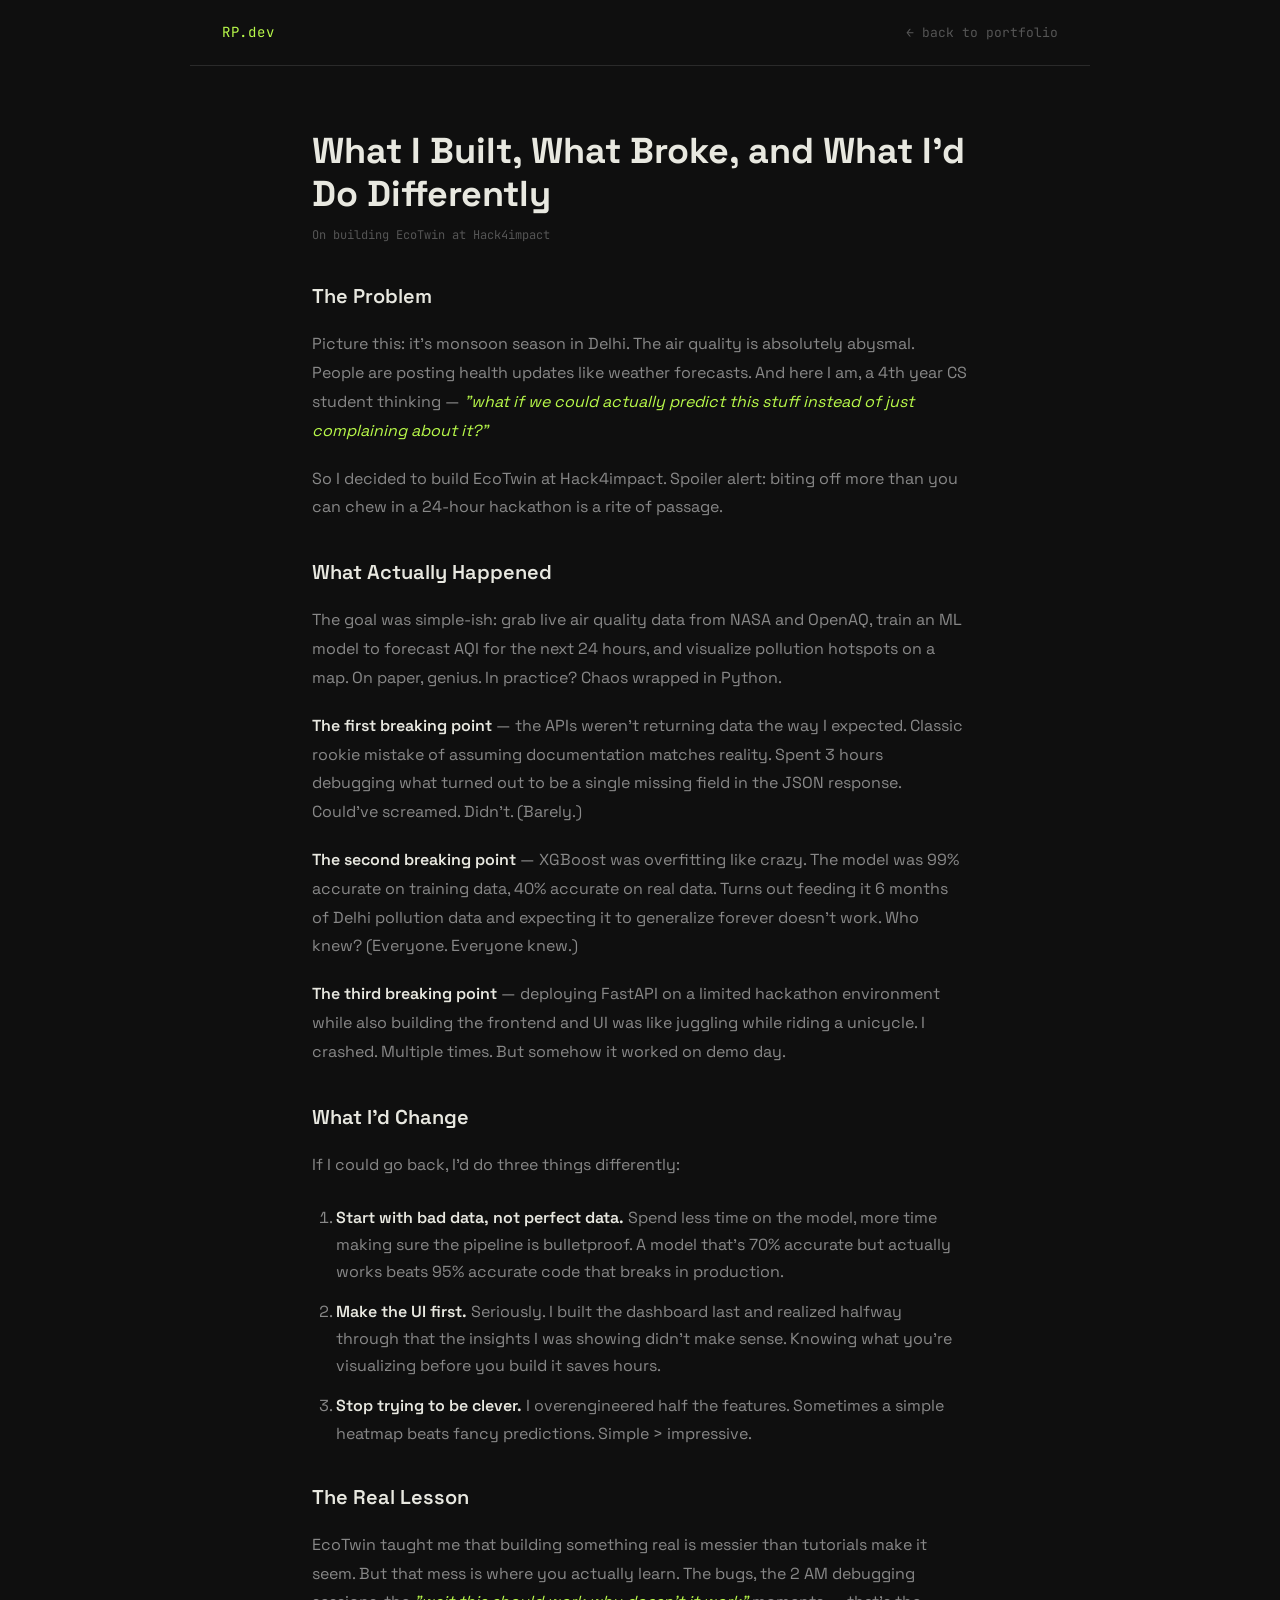
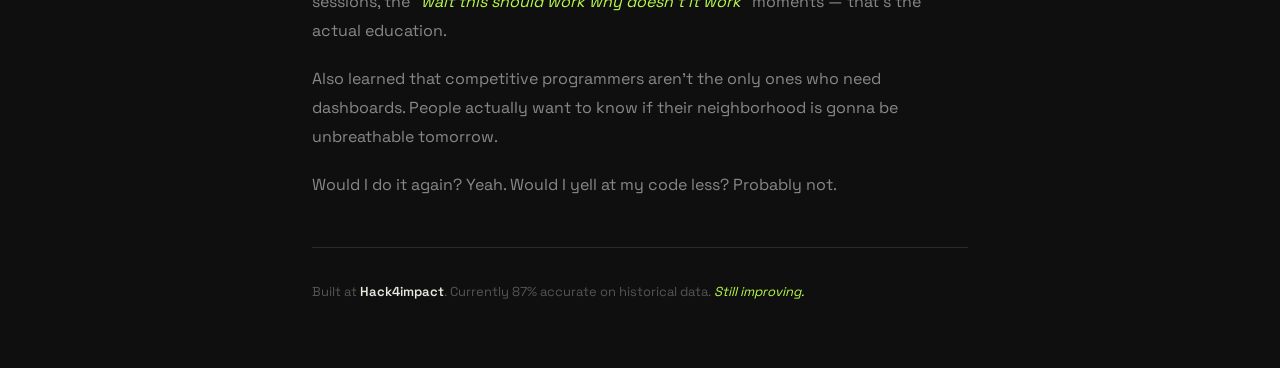
==== blog.html @ 3c6701ab "blog and logo" ====
<!DOCTYPE html>
<html lang="en">
<head>
    <meta charset="UTF-8">
    <meta name="viewport" content="width=device-width, initial-scale=1.0">
    <title>What I Built, What Broke — Raghav Pant</title>
    <!--<meta name="description" content="A reflection on building EcoTwin at Hack4impact. What broke, what I learned, and what I'd do differently."/>-->
    <link rel="preconnect" href="https://fonts.googleapis.com">
    <link rel="preconnect" href="https://fonts.gstatic.com" crossorigin>
    <link href="https://fonts.googleapis.com/css2?family=Space+Grotesk:wght@400;500;700&family=JetBrains+Mono:wght@400;500&display=swap" rel="stylesheet"/>
    <link rel="icon" type="image/svg+xml" href="favicon.svg">
    <style>
        :root {
          --bg: #0f0f0f;
          --border: #2a2a2a;
          --green: #b8f94a;
          --text: #e8e8e0;
          --text-muted: #888888;
          --text-dim: #555555;
          --font-main: 'Space Grotesk', sans-serif;
          --font-mono: 'JetBrains Mono', monospace;
        }
        
        * { margin: 0; padding: 0; box-sizing: border-box; }
        
        html { scroll-behavior: smooth; }
        
        body {
          background-color: var(--bg);
          color: var(--text);
          font-family: var(--font-main);
          font-size: 16px;
          line-height: 1.8;
          background-image: repeating-linear-gradient(
            0deg, transparent, transparent 2px,
            rgba(0,0,0,0.03) 2px, rgba(0,0,0,0.03) 4px
          );
        }
        
        a { text-decoration: none; color: var(--green); }
        a:hover { text-decoration: underline; }
        
        nav {
          display: flex;
          justify-content: space-between;
          align-items: center;
          padding: 1.25rem 2rem;
          border-bottom: 1px solid var(--border);
          max-width: 900px;
          margin: 0 auto;
        }
        
        .nav-logo { font-family: var(--font-mono); font-size: 14px; color: var(--green); letter-spacing: 0.05em; }
        .nav-back { font-family: var(--font-mono); font-size: 13px; color: var(--text-dim); }
        .nav-back:hover { color: var(--green); }
        
        .blog-container {
          max-width: 720px;
          margin: 0 auto;
          padding: 4rem 2rem;
        }
        
        h1 {
          font-size: 36px;
          font-weight: 700;
          margin-bottom: 0.5rem;
          line-height: 1.2;
        }
        
        .blog-date {
          font-family: var(--font-mono);
          font-size: 12px;
          color: var(--text-dim);
          margin-bottom: 2rem;
          display: block;
        }
        
        h2 {
          font-size: 20px;
          font-weight: 600;
          margin: 2rem 0 1rem;
          color: var(--text);
        }
        
        p { margin-bottom: 1.2rem; color: var(--text-muted); }
        
        strong { color: var(--text); font-weight: 600; }
        
        em { color: var(--green); font-style: italic; }
        
        ul, ol {
          margin: 1.5rem 0 1.5rem 1.5rem;
          color: var(--text-muted);
        }
        
        li { margin-bottom: 0.8rem; line-height: 1.7; }
        
        blockquote {
          border-left: 2px solid var(--green);
          padding-left: 1rem;
          margin: 1.5rem 0;
          color: var(--text-dim);
          font-style: italic;
        }
        
        .blog-footer {
          margin-top: 3rem;
          padding-top: 2rem;
          border-top: 1px solid var(--border);
          font-size: 13px;
          color: var(--text-dim);
        }
        
        .blog-footer em { color: var(--green); font-style: italic; }
        
        @media (max-width: 768px) {
          nav { padding: 1rem; }
          .blog-container { padding: 2rem 1.25rem; }
          h1 { font-size: 28px; }
          h2 { font-size: 18px; }
        }
    </style>
</head>
<body>

    <nav>
        <div class="nav-logo">RP.dev</div>
        <a href="/" class="nav-back">← back to portfolio</a>
    </nav>

    <article class="blog-container">
        <h1>What I Built, What Broke, and What I'd Do Differently</h1>
        <span class="blog-date">On building EcoTwin at Hack4impact</span>

        <h2>The Problem</h2>
        
        <p>Picture this: it's monsoon season in Delhi. The air quality is absolutely abysmal. People are posting health updates like weather forecasts. And here I am, a 4th year CS student thinking — <em>"what if we could actually predict this stuff instead of just complaining about it?"</em></p>
        
        <p>So I decided to build EcoTwin at Hack4impact. Spoiler alert: biting off more than you can chew in a 24-hour hackathon is a rite of passage.</p>

        <h2>What Actually Happened</h2>
        
        <p>The goal was simple-ish: grab live air quality data from NASA and OpenAQ, train an ML model to forecast AQI for the next 24 hours, and visualize pollution hotspots on a map. On paper, genius. In practice? Chaos wrapped in Python.</p>
        
        <p><strong>The first breaking point</strong> — the APIs weren't returning data the way I expected. Classic rookie mistake of assuming documentation matches reality. Spent 3 hours debugging what turned out to be a single missing field in the JSON response. Could've screamed. Didn't. (Barely.)</p>
        
        <p><strong>The second breaking point</strong> — XGBoost was overfitting like crazy. The model was 99% accurate on training data, 40% accurate on real data. Turns out feeding it 6 months of Delhi pollution data and expecting it to generalize forever doesn't work. Who knew? (Everyone. Everyone knew.)</p>
        
        <p><strong>The third breaking point</strong> — deploying FastAPI on a limited hackathon environment while also building the frontend and UI was like juggling while riding a unicycle. I crashed. Multiple times. But somehow it worked on demo day.</p>

        <h2>What I'd Change</h2>
        
        <p>If I could go back, I'd do three things differently:</p>
        
        <ol>
          <li><strong>Start with bad data, not perfect data.</strong> Spend less time on the model, more time making sure the pipeline is bulletproof. A model that's 70% accurate but actually works beats 95% accurate code that breaks in production.</li>
          
          <li><strong>Make the UI first.</strong> Seriously. I built the dashboard last and realized halfway through that the insights I was showing didn't make sense. Knowing what you're visualizing before you build it saves hours.</li>
          
          <li><strong>Stop trying to be clever.</strong> I overengineered half the features. Sometimes a simple heatmap beats fancy predictions. Simple > impressive.</li>
        </ol>

        <h2>The Real Lesson</h2>
        
        <p>EcoTwin taught me that building something real is messier than tutorials make it seem. But that mess is where you actually learn. The bugs, the 2 AM debugging sessions, the <em>"wait this should work why doesn't it work"</em> moments — that's the actual education.</p>
        
        <p>Also learned that competitive programmers aren't the only ones who need dashboards. People actually want to know if their neighborhood is gonna be unbreathable tomorrow.</p>
        
        <p>Would I do it again? Yeah. Would I yell at my code less? Probably not.</p>

        <div class="blog-footer">
            Built at <strong>Hack4impact</strong>. Currently 87% accurate on historical data. <em>Still improving.</em>
        </div>
    </article>

</body>
</html>
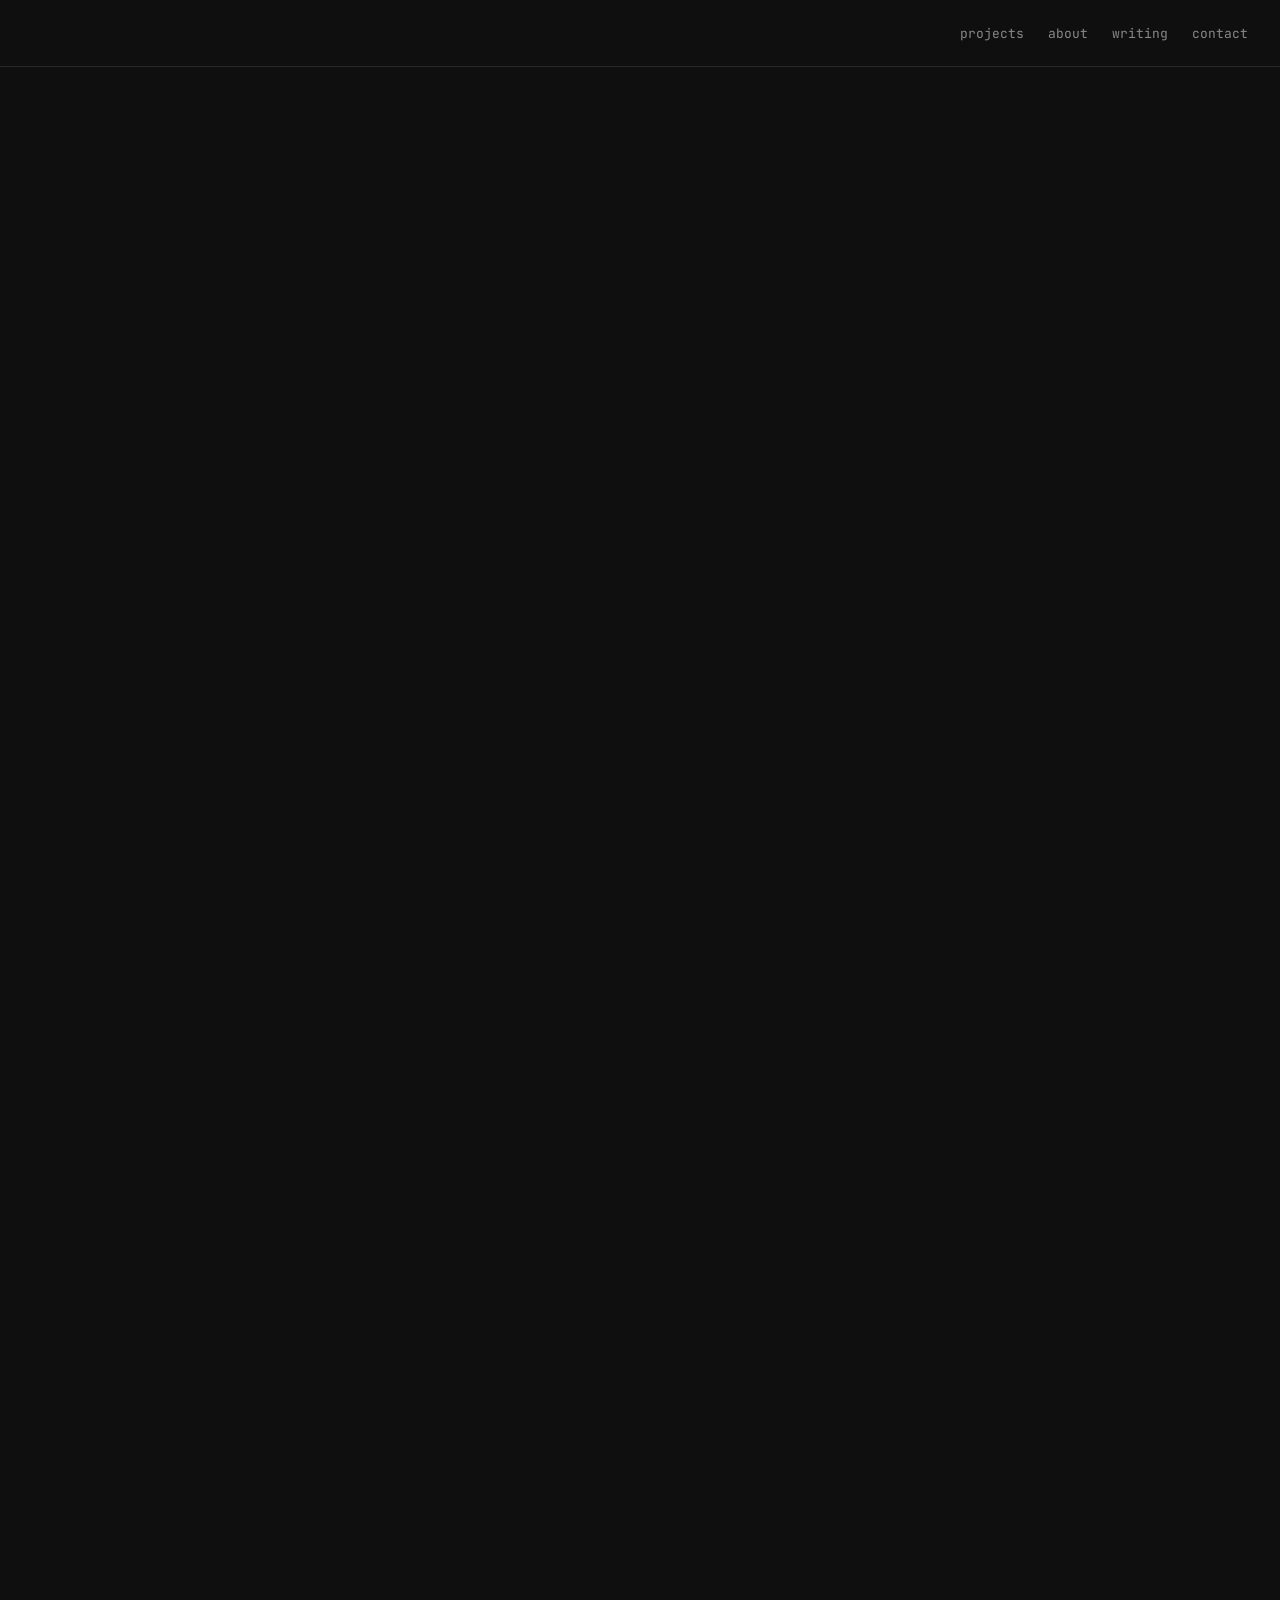
==== commit b21e2070: "favicon and blog navbar" ====
--- a/blog.html
+++ b/blog.html
@@ -4,168 +4,117 @@
     <meta charset="UTF-8">
     <meta name="viewport" content="width=device-width, initial-scale=1.0">
     <title>What I Built, What Broke — Raghav Pant</title>
-    <!--<meta name="description" content="A reflection on building EcoTwin at Hack4impact. What broke, what I learned, and what I'd do differently."/>-->
+    <meta name="description" content="A reflection on building EcoTwin at Hack4impact."/>
     <link rel="preconnect" href="https://fonts.googleapis.com">
     <link rel="preconnect" href="https://fonts.gstatic.com" crossorigin>
     <link href="https://fonts.googleapis.com/css2?family=Space+Grotesk:wght@400;500;700&family=JetBrains+Mono:wght@400;500&display=swap" rel="stylesheet"/>
     <link rel="icon" type="image/svg+xml" href="favicon.svg">
+    <link rel="stylesheet" href="style.css">
     <style>
-        :root {
-          --bg: #0f0f0f;
-          --border: #2a2a2a;
-          --green: #b8f94a;
-          --text: #e8e8e0;
-          --text-muted: #888888;
-          --text-dim: #555555;
-          --font-main: 'Space Grotesk', sans-serif;
-          --font-mono: 'JetBrains Mono', monospace;
-        }
-        
-        * { margin: 0; padding: 0; box-sizing: border-box; }
-        
-        html { scroll-behavior: smooth; }
-        
-        body {
-          background-color: var(--bg);
-          color: var(--text);
-          font-family: var(--font-main);
-          font-size: 16px;
-          line-height: 1.8;
-          background-image: repeating-linear-gradient(
-            0deg, transparent, transparent 2px,
-            rgba(0,0,0,0.03) 2px, rgba(0,0,0,0.03) 4px
-          );
-        }
-        
-        a { text-decoration: none; color: var(--green); }
-        a:hover { text-decoration: underline; }
-        
-        nav {
-          display: flex;
-          justify-content: space-between;
-          align-items: center;
-          padding: 1.25rem 2rem;
-          border-bottom: 1px solid var(--border);
-          max-width: 900px;
-          margin: 0 auto;
-        }
-        
-        .nav-logo { font-family: var(--font-mono); font-size: 14px; color: var(--green); letter-spacing: 0.05em; }
-        .nav-back { font-family: var(--font-mono); font-size: 13px; color: var(--text-dim); }
-        .nav-back:hover { color: var(--green); }
-        
         .blog-container {
           max-width: 720px;
           margin: 0 auto;
           padding: 4rem 2rem;
         }
-        
-        h1 {
+
+        .blog-container h1 {
           font-size: 36px;
           font-weight: 700;
           margin-bottom: 0.5rem;
           line-height: 1.2;
+          letter-spacing: -0.02em;
         }
-        
+
         .blog-date {
           font-family: var(--font-mono);
           font-size: 12px;
           color: var(--text-dim);
-          margin-bottom: 2rem;
+          margin-bottom: 2.5rem;
           display: block;
         }
-        
-        h2 {
+
+        .blog-container h2 {
           font-size: 20px;
           font-weight: 600;
-          margin: 2rem 0 1rem;
+          margin: 2.5rem 0 1rem;
           color: var(--text);
         }
-        
-        p { margin-bottom: 1.2rem; color: var(--text-muted); }
-        
-        strong { color: var(--text); font-weight: 600; }
-        
-        em { color: var(--green); font-style: italic; }
-        
-        ul, ol {
+
+        .blog-container p {
+          margin-bottom: 1.2rem;
+          color: var(--text-muted);
+          line-height: 1.8;
+          font-size: 16px;
+        }
+
+        .blog-container strong { color: var(--text); font-weight: 600; }
+
+        .blog-container em { color: var(--green); font-style: italic; }
+
+        .blog-container ol {
           margin: 1.5rem 0 1.5rem 1.5rem;
           color: var(--text-muted);
         }
-        
-        li { margin-bottom: 0.8rem; line-height: 1.7; }
-        
-        blockquote {
-          border-left: 2px solid var(--green);
-          padding-left: 1rem;
-          margin: 1.5rem 0;
-          color: var(--text-dim);
-          font-style: italic;
+
+        .blog-container li {
+          margin-bottom: 0.8rem;
+          line-height: 1.7;
+          font-size: 16px;
         }
-        
+
         .blog-footer {
           margin-top: 3rem;
           padding-top: 2rem;
           border-top: 1px solid var(--border);
           font-size: 13px;
           color: var(--text-dim);
+          font-family: var(--font-mono);
         }
-        
+
         .blog-footer em { color: var(--green); font-style: italic; }
-        
-        @media (max-width: 768px) {
-          nav { padding: 1rem; }
-          .blog-container { padding: 2rem 1.25rem; }
-          h1 { font-size: 28px; }
-          h2 { font-size: 18px; }
-        }
     </style>
 </head>
 <body>
 
     <nav>
-        <div class="nav-logo">RP.dev</div>
-        <a href="/" class="nav-back">← back to portfolio</a>
+        <a href="/" class="nav-logo">
+            <svg class="rp-logo" viewBox="0 0 60 32" xmlns="http://www.w3.org/2000/svg">
+                <text x="2" y="26" font-family="Georgia, serif" font-size="28" font-weight="700" fill="none" stroke="#b8f94a" stroke-width="1.5" letter-spacing="-1" class="rp-text">RP</text>
+            </svg>
+        </a>
+        <ul class="nav-links">
+            <li><a href="/#projects">projects</a></li>
+            <li><a href="/#about">about</a></li>
+            <li><a href="/#writing">writing</a></li>
+            <li><a href="/#contact">contact</a></li>
+        </ul>
     </nav>
 
     <article class="blog-container">
         <h1>What I Built, What Broke, and What I'd Do Differently</h1>
-        <span class="blog-date">On building EcoTwin at Hack4impact</span>
+        <span class="blog-date">// On building EcoTwin at Hack4impact</span>
 
         <h2>The Problem</h2>
-        
         <p>Picture this: it's monsoon season in Delhi. The air quality is absolutely abysmal. People are posting health updates like weather forecasts. And here I am, a 4th year CS student thinking — <em>"what if we could actually predict this stuff instead of just complaining about it?"</em></p>
-        
         <p>So I decided to build EcoTwin at Hack4impact. Spoiler alert: biting off more than you can chew in a 24-hour hackathon is a rite of passage.</p>
 
         <h2>What Actually Happened</h2>
-        
         <p>The goal was simple-ish: grab live air quality data from NASA and OpenAQ, train an ML model to forecast AQI for the next 24 hours, and visualize pollution hotspots on a map. On paper, genius. In practice? Chaos wrapped in Python.</p>
-        
         <p><strong>The first breaking point</strong> — the APIs weren't returning data the way I expected. Classic rookie mistake of assuming documentation matches reality. Spent 3 hours debugging what turned out to be a single missing field in the JSON response. Could've screamed. Didn't. (Barely.)</p>
-        
         <p><strong>The second breaking point</strong> — XGBoost was overfitting like crazy. The model was 99% accurate on training data, 40% accurate on real data. Turns out feeding it 6 months of Delhi pollution data and expecting it to generalize forever doesn't work. Who knew? (Everyone. Everyone knew.)</p>
-        
         <p><strong>The third breaking point</strong> — deploying FastAPI on a limited hackathon environment while also building the frontend and UI was like juggling while riding a unicycle. I crashed. Multiple times. But somehow it worked on demo day.</p>
 
         <h2>What I'd Change</h2>
-        
         <p>If I could go back, I'd do three things differently:</p>
-        
         <ol>
           <li><strong>Start with bad data, not perfect data.</strong> Spend less time on the model, more time making sure the pipeline is bulletproof. A model that's 70% accurate but actually works beats 95% accurate code that breaks in production.</li>
-          
           <li><strong>Make the UI first.</strong> Seriously. I built the dashboard last and realized halfway through that the insights I was showing didn't make sense. Knowing what you're visualizing before you build it saves hours.</li>
-          
           <li><strong>Stop trying to be clever.</strong> I overengineered half the features. Sometimes a simple heatmap beats fancy predictions. Simple > impressive.</li>
         </ol>
 
         <h2>The Real Lesson</h2>
-        
         <p>EcoTwin taught me that building something real is messier than tutorials make it seem. But that mess is where you actually learn. The bugs, the 2 AM debugging sessions, the <em>"wait this should work why doesn't it work"</em> moments — that's the actual education.</p>
-        
         <p>Also learned that competitive programmers aren't the only ones who need dashboards. People actually want to know if their neighborhood is gonna be unbreathable tomorrow.</p>
-        
         <p>Would I do it again? Yeah. Would I yell at my code less? Probably not.</p>
 
         <div class="blog-footer">
--- a/style.css
+++ b/style.css
@@ -0,0 +1,784 @@
+:root {
+  --bg:         #0f0f0f;
+  --bg-card:    #161616;
+  --bg-project: #131313;
+  --border:     #2a2a2a;
+  --green:      #b8f94a;
+  --amber:      #f5a623;
+  --red:        #f45b5b;
+  --text:       #e8e8e0;
+  --text-muted: #888888;
+  --text-dim:   #555555;
+  --font-main: 'Space Grotesk', sans-serif;
+  --font-mono: 'JetBrains Mono', monospace;
+}
+
+*, *::before, *::after { margin: 0; padding: 0; box-sizing: border-box; }
+html { scroll-behavior: smooth; }
+
+body {
+  background-color: var(--bg);
+  color: var(--text);
+  font-family: var(--font-main);
+  font-size: 16px;
+  line-height: 1.6;
+  background-image: repeating-linear-gradient(
+    0deg, transparent, transparent 2px,
+    rgba(0,0,0,0.03) 2px, rgba(0,0,0,0.03) 4px
+  );
+}
+
+::-webkit-scrollbar { width: 6px; }
+::-webkit-scrollbar-track { background: var(--bg); }
+::-webkit-scrollbar-thumb { background: var(--border); border-radius: 3px; }
+::-webkit-scrollbar-thumb:hover { background: var(--green); }
+
+a { text-decoration: none; color: inherit; }
+ul { list-style: none; }
+
+/* NAV */
+nav {
+  display: flex;
+  justify-content: space-between;
+  align-items: center;
+  padding: 1.25rem 2rem;
+  border-bottom: 1px solid var(--border);
+  position: sticky;
+  top: 0;
+  background-color: var(--bg);
+  z-index: 100;
+}
+
+.nav-logo { font-family: var(--font-mono); font-size: 14px; color: var(--green); letter-spacing: 0.05em; }
+.nav-links { display: flex; gap: 1.5rem; }
+
+.nav-links a {
+  font-family: var(--font-mono);
+  font-size: 13px;
+  color: var(--text-muted);
+  transition: color 0.2s;
+  position: relative;
+  padding-bottom: 2px;
+}
+
+.nav-links a::after {
+  content: '';
+  position: absolute;
+  bottom: -2px; left: 0;
+  width: 0; height: 1px;
+  background: var(--green);
+  transition: width 0.3s ease;
+}
+
+.nav-links a:hover, .nav-links a.active { color: var(--green); }
+.nav-links a.active::after, .nav-links a:hover::after { width: 100%; }
+
+/* SECTIONS */
+section {
+  padding: 4rem 2rem;
+  border-bottom: 1px solid var(--border);
+  max-width: 960px;
+  margin: 0 auto;
+}
+
+.section-label {
+  font-family: var(--font-mono);
+  font-size: 11px;
+  color: var(--green);
+  letter-spacing: 0.12em;
+  text-transform: uppercase;
+  margin-bottom: 1.5rem;
+}
+
+/* HERO */
+#hero { padding: 5rem 2rem; }
+
+.terminal-label { font-family: var(--font-mono); font-size: 13px; color: var(--text-dim); margin-bottom: 1rem; }
+
+h1 {
+  font-size: clamp(42px, 8vw, 72px);
+  font-weight: 700;
+  line-height: 1.05;
+  letter-spacing: -0.02em;
+  margin-bottom: 1rem;
+}
+
+.accent { color: var(--green); }
+
+.typewriter-line {
+  font-family: var(--font-mono);
+  font-size: 15px;
+  color: var(--text-muted);
+  margin-bottom: 1.5rem;
+  min-height: 24px;
+}
+
+.prefix { color: var(--text-dim); }
+#typewriter-text { color: var(--amber); }
+
+.cursor {
+  display: inline-block;
+  color: var(--green);
+  animation: blink 0.8s step-end infinite;
+}
+
+@keyframes blink {
+  0%, 100% { opacity: 1; }
+  50%       { opacity: 0; }
+}
+
+.tagline {
+  font-size: 18px;
+  color: var(--text-muted);
+  max-width: 500px;
+  line-height: 1.65;
+  margin-bottom: 2.5rem;
+}
+
+.tagline strong { color: var(--text); font-weight: 500; }
+.cta-buttons { display: flex; gap: 12px; flex-wrap: wrap; }
+
+.btn-primary {
+  font-family: var(--font-mono);
+  font-size: 13px;
+  padding: 10px 22px;
+  border: 1px solid var(--green);
+  border-radius: 6px;
+  color: var(--green);
+  background: transparent;
+  transition: background 0.2s, color 0.2s, box-shadow 0.2s;
+}
+
+.btn-primary:hover { background: var(--green); color: var(--bg); box-shadow: 0 0 16px rgba(184,249,74,0.25); }
+
+.btn-secondary {
+  font-family: var(--font-mono);
+  font-size: 13px;
+  padding: 10px 22px;
+  border: 1px solid var(--border);
+  border-radius: 6px;
+  color: var(--text-muted);
+  background: transparent;
+  transition: background 0.2s, color 0.2s, border-color 0.2s;
+}
+
+.btn-secondary:hover { background: #1e1e1e; color: var(--text); border-color: #555; }
+
+/* ABOUT */
+.about-text { font-size: 16px; color: var(--text-muted); max-width: 580px; line-height: 1.8; }
+.about-text strong { color: var(--text); font-weight: 500; }
+
+/* PROJECTS */
+.projects-list { display: flex; flex-direction: column; gap: 1.25rem; }
+
+.project-row {
+  display: grid;
+  grid-template-columns: 1fr 1.1fr;
+  gap: 2rem;
+  padding: 2rem;
+  border: 1px solid var(--border);
+  border-radius: 12px;
+  background: var(--bg-project);
+  align-items: center;
+  transition: border-color 0.3s, transform 0.3s, background 0.3s;
+}
+
+.project-row:hover {
+  border-color: #3a3a3a;
+  transform: scale(1.015);
+  background: #151515;
+}
+
+.project-left { display: flex; gap: 1.25rem; align-items: flex-start; }
+
+.project-number {
+  font-family: var(--font-mono);
+  font-size: 11px;
+  color: var(--text-dim);
+  padding-top: 4px;
+  min-width: 20px;
+}
+
+.project-info { flex: 1; }
+
+.project-title {
+  font-size: 20px;
+  font-weight: 700;
+  color: var(--text);
+  margin-bottom: 0.2rem;
+  transition: color 0.2s;
+}
+
+.project-row:hover .project-title { color: var(--green); }
+
+.project-subtitle {
+  font-family: var(--font-mono);
+  font-size: 11px;
+  color: var(--text-dim);
+  letter-spacing: 0.06em;
+  margin-bottom: 0.75rem;
+  text-transform: uppercase;
+}
+
+.project-desc {
+  font-size: 13px;
+  color: var(--text-muted);
+  line-height: 1.7;
+  margin-bottom: 0.75rem;
+  max-width: 380px;
+}
+
+.project-impact {
+  font-family: var(--font-mono);
+  font-size: 11px;
+  color: var(--amber);
+  margin-bottom: 1rem;
+}
+
+.project-tags { display: flex; flex-wrap: wrap; gap: 6px; margin-bottom: 1rem; }
+
+.project-tags span {
+  font-family: var(--font-mono);
+  font-size: 10px;
+  color: var(--green);
+  background: rgba(184,249,74,0.07);
+  border: 1px solid rgba(184,249,74,0.15);
+  border-radius: 4px;
+  padding: 2px 8px;
+}
+
+.project-links a {
+  font-family: var(--font-mono);
+  font-size: 12px;
+  color: var(--text-dim);
+  transition: color 0.2s;
+  margin-right: 1rem;
+}
+
+.project-links a:hover { color: var(--green); }
+
+/* PROJECT VISUAL — shared */
+.project-visual {
+  border: 1px solid #222;
+  border-radius: 10px;
+  overflow: hidden;
+  font-size: 11px;
+  background: #0d0d0d;
+}
+
+/* ── ECOTWIN VISUAL ── */
+.et-topbar {
+  display: flex;
+  align-items: center;
+  gap: 0.75rem;
+  padding: 0.5rem 0.75rem;
+  background: #111;
+  border-bottom: 1px solid #1e1e1e;
+  font-family: var(--font-mono);
+  font-size: 10px;
+  flex-wrap: wrap;
+}
+
+.et-brand { color: var(--green); font-weight: 500; }
+.et-location { color: var(--text-muted); margin-left: auto; }
+.et-aqi { color: var(--text-muted); }
+.et-aqi .amber { color: var(--amber); font-weight: 600; }
+.et-status { color: var(--green); font-size: 9px; letter-spacing: 0.05em; }
+
+.et-body { display: grid; grid-template-columns: 80px 1fr 90px; height: 180px; }
+
+.et-sidebar {
+  background: #0d1117;
+  border-right: 1px solid #1e1e1e;
+  padding: 0.5rem 0.4rem;
+  display: flex;
+  flex-direction: column;
+  gap: 2px;
+}
+
+.et-nav-label {
+  font-family: var(--font-mono);
+  font-size: 8px;
+  color: var(--text-dim);
+  letter-spacing: 0.08em;
+  padding: 0.25rem 0.3rem 0.1rem;
+}
+
+.et-nav-item {
+  font-size: 9px;
+  color: var(--text-dim);
+  padding: 3px 6px;
+  border-radius: 3px;
+  cursor: default;
+}
+
+.et-nav-item.active {
+  background: rgba(184,249,74,0.1);
+  color: var(--green);
+}
+
+/* map area — CSS grid lines to suggest a map */
+.et-map {
+  background: #1a2020;
+  position: relative;
+  overflow: hidden;
+  background-image:
+    linear-gradient(rgba(184,249,74,0.04) 1px, transparent 1px),
+    linear-gradient(90deg, rgba(184,249,74,0.04) 1px, transparent 1px);
+  background-size: 20px 20px;
+}
+
+.et-map-label {
+  position: absolute;
+  top: 8px; left: 8px;
+  font-size: 8px;
+  color: rgba(184,249,74,0.4);
+  font-family: var(--font-mono);
+}
+
+/* pollution hotspot dots */
+.et-hotspot {
+  position: absolute;
+  width: 10px;
+  height: 10px;
+  border-radius: 50%;
+  background: rgba(244,91,91,0.7);
+  animation: pulse 2s ease-in-out infinite;
+}
+
+.et-hotspot.amber { background: rgba(245,166,35,0.7); animation-delay: 0.7s; }
+
+@keyframes pulse {
+  0%, 100% { transform: scale(1); opacity: 0.7; }
+  50%       { transform: scale(1.5); opacity: 0.3; }
+}
+
+.et-insights {
+  border-left: 1px solid #1e1e1e;
+  padding: 0.5rem 0.4rem;
+  display: flex;
+  flex-direction: column;
+  gap: 4px;
+  overflow: hidden;
+}
+
+.et-ins-label {
+  font-family: var(--font-mono);
+  font-size: 8px;
+  color: var(--text-dim);
+  letter-spacing: 0.08em;
+  margin-bottom: 2px;
+}
+
+.et-alert {
+  border-radius: 4px;
+  padding: 4px 5px;
+  display: flex;
+  gap: 4px;
+  align-items: flex-start;
+}
+
+.amber-alert { background: rgba(245,166,35,0.08); border-left: 2px solid var(--amber); }
+.red-alert   { background: rgba(244,91,91,0.08);  border-left: 2px solid var(--red); }
+
+.alert-icon { font-size: 9px; margin-top: 1px; flex-shrink: 0; }
+.amber-alert .alert-icon { color: var(--amber); }
+.red-alert   .alert-icon { color: var(--red); }
+
+.alert-title { font-size: 9px; font-weight: 600; color: var(--text); }
+.alert-desc  { font-size: 8px; color: var(--text-muted); line-height: 1.3; }
+
+.et-metrics {
+  display: flex;
+  flex-direction: column;
+  gap: 2px;
+  margin-top: auto;
+  border-top: 1px solid #1e1e1e;
+  padding-top: 4px;
+}
+
+.et-metric { display: flex; justify-content: space-between; }
+.em-val { font-size: 9px; color: var(--text); font-family: var(--font-mono); }
+.em-val.amber { color: var(--amber); }
+.em-key { font-size: 8px; color: var(--text-dim); }
+
+/* ── CODEFORCES VISUAL ── */
+.cf-visual { font-family: var(--font-mono); }
+
+.cf-header {
+  padding: 0.5rem 0.75rem;
+  background: #111;
+  border-bottom: 1px solid #1e1e1e;
+}
+
+.cf-brand { font-size: 11px; color: var(--text-muted); font-weight: 500; }
+
+.cf-panels {
+  display: grid;
+  grid-template-columns: 1fr 1fr 1fr;
+  gap: 0;
+}
+
+.cf-panel {
+  padding: 0.6rem 0.7rem;
+  border-right: 1px solid #1e1e1e;
+}
+
+.cf-panel:last-child { border-right: none; }
+
+.cf-panel-title {
+  font-size: 10px;
+  font-weight: 600;
+  color: var(--text);
+  margin-bottom: 0.5rem;
+  padding-bottom: 0.3rem;
+  border-bottom: 1px solid #1e1e1e;
+}
+
+.cf-avatar {
+  width: 28px;
+  height: 28px;
+  border-radius: 50%;
+  background: #2a2a2a;
+  color: var(--text-muted);
+  font-size: 9px;
+  display: flex;
+  align-items: center;
+  justify-content: center;
+  margin-bottom: 0.4rem;
+}
+
+.cf-user-info { display: flex; flex-direction: column; gap: 2px; }
+
+.cf-field {
+  display: flex;
+  justify-content: space-between;
+  gap: 4px;
+  margin-bottom: 2px;
+}
+
+.cf-key { font-size: 9px; color: var(--text-dim); }
+.cf-val { font-size: 9px; color: var(--text); text-align: right; }
+.red-text   { color: var(--red) !important; }
+.green-text { color: var(--green) !important; }
+
+.cf-dist-label { font-size: 8px; color: var(--text-dim); margin: 0.3rem 0 0.2rem; }
+
+.cf-bars { display: flex; flex-direction: column; gap: 3px; }
+
+.cf-bar-row {
+  display: flex;
+  align-items: center;
+  gap: 4px;
+  font-size: 8px;
+  color: var(--text-dim);
+}
+
+.cf-bar-track {
+  flex: 1;
+  height: 4px;
+  background: #222;
+  border-radius: 2px;
+  overflow: hidden;
+}
+
+.cf-bar-fill {
+  height: 100%;
+  background: var(--green);
+  opacity: 0.6;
+  border-radius: 2px;
+}
+
+.cf-upcoming-label, .cf-weak-label {
+  font-size: 8px;
+  color: var(--text-dim);
+  margin: 0.4rem 0 0.2rem;
+}
+
+.cf-upcoming-item {
+  font-size: 9px;
+  color: var(--text-muted);
+  padding: 2px 0;
+  border-bottom: 1px solid #1a1a1a;
+}
+
+.cf-weak-tags { display: flex; flex-wrap: wrap; gap: 3px; margin-top: 2px; }
+
+.cf-weak-tags span {
+  font-size: 8px;
+  color: #4a9eff;
+  background: rgba(74,158,255,0.08);
+  border: 1px solid rgba(74,158,255,0.15);
+  border-radius: 3px;
+  padding: 1px 5px;
+}
+
+/* ── WEATHERAPP VISUAL ── */
+.weather-visual {
+  background: #111;
+  display: flex;
+  align-items: center;
+  justify-content: center;
+  padding: 1rem;
+}
+
+.w-card {
+  background: #1a1a1a;
+  border-radius: 16px;
+  padding: 1rem 1.25rem;
+  width: 100%;
+  max-width: 280px;
+}
+
+.w-search-row {
+  display: flex;
+  gap: 8px;
+  align-items: center;
+  margin-bottom: 1rem;
+}
+
+.w-search-bar {
+  flex: 1;
+  height: 28px;
+  background: #252525;
+  border-radius: 20px;
+}
+
+.w-search-btn {
+  font-size: 14px;
+  width: 28px;
+  height: 28px;
+  background: #252525;
+  border-radius: 50%;
+  display: flex;
+  align-items: center;
+  justify-content: center;
+}
+
+.w-city {
+  font-size: 12px;
+  color: var(--text);
+  margin-bottom: 0.6rem;
+  line-height: 1.4;
+}
+
+.w-temp {
+  font-size: 32px;
+  font-weight: 700;
+  color: var(--text);
+  margin-bottom: 0.5rem;
+}
+
+.w-condition {
+  display: flex;
+  align-items: center;
+  gap: 8px;
+  margin-bottom: 0.75rem;
+}
+
+.w-icon { font-size: 22px; }
+
+.w-cond-text {
+  font-size: 13px;
+  color: var(--amber);
+}
+
+.w-details { display: flex; flex-direction: column; gap: 3px; }
+
+.w-detail {
+  font-size: 11px;
+  color: var(--text-muted);
+}
+
+.w-detail strong { color: var(--text); }
+
+/* SKILLS */
+.skills-group { margin-bottom: 1.5rem; }
+
+.skills-sublabel {
+  font-family: var(--font-mono);
+  font-size: 11px;
+  color: var(--text-dim);
+  letter-spacing: 0.08em;
+  margin-bottom: 0.75rem;
+}
+
+.skills-sublabel.learning { color: var(--amber); }
+.skills-list { display: flex; flex-wrap: wrap; gap: 8px; }
+
+.skills-list li {
+  font-family: var(--font-mono);
+  font-size: 12px;
+  padding: 5px 14px;
+  border: 1px solid var(--border);
+  border-radius: 4px;
+  color: var(--text-muted);
+  background: var(--bg-card);
+  transition: border-color 0.2s, color 0.2s, transform 0.2s;
+}
+
+.skills-list li:hover { border-color: var(--green); color: var(--green); transform: translateY(-2px); }
+
+.skills-list.learning li {
+  border-color: rgba(245,166,35,0.3);
+  color: var(--amber);
+  background: rgba(245,166,35,0.06);
+}
+
+.skills-list.learning li:hover { border-color: var(--amber); transform: translateY(-2px); }
+
+/* WRITING */
+.writing-card {
+  background: var(--bg-card);
+  border: 1px solid var(--border);
+  border-radius: 10px;
+  padding: 1.5rem;
+  max-width: 540px;
+  transition: border-color 0.3s, transform 0.3s;
+}
+
+.writing-card:hover { border-color: var(--green); transform: translateY(-4px) scale(1.02); }
+.writing-card h3 { font-size: 16px; font-weight: 500; color: var(--text); margin-bottom: 0.6rem; }
+.writing-card p { font-size: 13px; color: var(--text-muted); line-height: 1.65; margin-bottom: 1rem; }
+
+.read-link {
+  font-family: var(--font-mono);
+  font-size: 12px;
+  color: var(--green);
+  transition: letter-spacing 0.2s;
+}
+
+.read-link:hover { letter-spacing: 0.05em; }
+
+/* FOOTER */
+footer {
+  padding: 2rem;
+  display: flex;
+  flex-direction: column;
+  align-items: center;
+  gap: 1rem;
+  border-top: 1px solid var(--border);
+  max-width: 960px;
+  margin: 0 auto;
+}
+
+.footer-line { font-family: var(--font-mono); font-size: 13px; color: var(--text-dim); }
+.footer-links { display: flex; gap: 1.5rem; }
+
+.footer-links a {
+  font-family: var(--font-mono);
+  font-size: 12px;
+  color: var(--text-dim);
+  transition: color 0.2s;
+}
+
+.footer-links a:hover { color: var(--green); }
+.footer-copy { font-family: var(--font-mono); font-size: 11px; color: #333; }
+
+/* BACK TO TOP */
+#back-to-top {
+  position: fixed;
+  bottom: 2rem; right: 2rem;
+  font-family: var(--font-mono);
+  font-size: 12px;
+  color: var(--green);
+  background: var(--bg-card);
+  border: 1px solid var(--border);
+  border-radius: 6px;
+  padding: 8px 14px;
+  cursor: pointer;
+  opacity: 0;
+  pointer-events: none;
+  transition: opacity 0.3s, border-color 0.2s;
+  z-index: 99;
+}
+
+#back-to-top.visible { opacity: 1; pointer-events: all; }
+#back-to-top:hover { border-color: var(--green); }
+
+/* SCROLL ANIMATIONS */
+section, article {
+  opacity: 0;
+  transform: translateY(28px);
+  transition: opacity 0.9s ease, transform 0.9s ease;
+}
+
+section.visible, article.visible { opacity: 1; transform: translateY(0); }
+
+.project-row {
+  opacity: 0;
+  transform: translateY(28px);
+  transition: opacity 0.9s ease, transform 0.9s ease, border-color 0.3s, scale 0.3s, background 0.3s;
+}
+
+.project-row.visible { opacity: 1; transform: translateY(0); }
+
+/* RESPONSIVE */
+@media (max-width: 768px) {
+  nav { padding: 1rem; }
+  .nav-links { gap: 1rem; }
+  section { padding: 3rem 1.25rem; }
+  h1 { font-size: 38px; }
+  .project-row { grid-template-columns: 1fr; }
+  .project-visual { display: none; }
+  #back-to-top { bottom: 1rem; right: 1rem; }
+}
+
+
+/* SCROLLBAR — permanent green thumb */
+::-webkit-scrollbar-thumb {
+  background: #2a3d1a;
+  border-radius: 3px;
+}
+
+::-webkit-scrollbar-thumb:hover {
+  background: var(--green);
+}
+
+/* BACK TO TOP — redesigned as circle arrow */
+#back-to-top {
+  position: fixed;
+  bottom: 2rem; right: 2rem;
+  width: 40px;
+  height: 40px;
+  border-radius: 50%;
+  font-size: 16px;
+  color: var(--green);
+  background: var(--bg-card);
+  border: 1px solid #333;
+  display: flex;
+  align-items: center;
+  justify-content: center;
+  cursor: pointer;
+  opacity: 0;
+  pointer-events: none;
+  transition: opacity 0.3s, border-color 0.2s, background 0.2s;
+  z-index: 99;
+  padding: 0;
+}
+
+#back-to-top.visible { opacity: 1; pointer-events: all; }
+#back-to-top:hover { border-color: var(--green); background: rgba(184,249,74,0.08); }
+
+/* FIX — project visual height so nothing gets cut off */
+.et-body { height: 200px; }
+
+.et-insights {
+  min-width: 0;
+  overflow: hidden;
+}
+
+.alert-desc {
+  white-space: normal;
+  overflow: hidden;
+  display: -webkit-box;
+  -webkit-line-clamp: 2;
+  -webkit-box-orient: vertical;
+}
+
+/* HOVER SCALE on project rows */
+.project-row:hover {
+  border-color: #3a3a3a;
+  transform: translateY(-3px) scale(1.012);
+  background: #151515;
+}
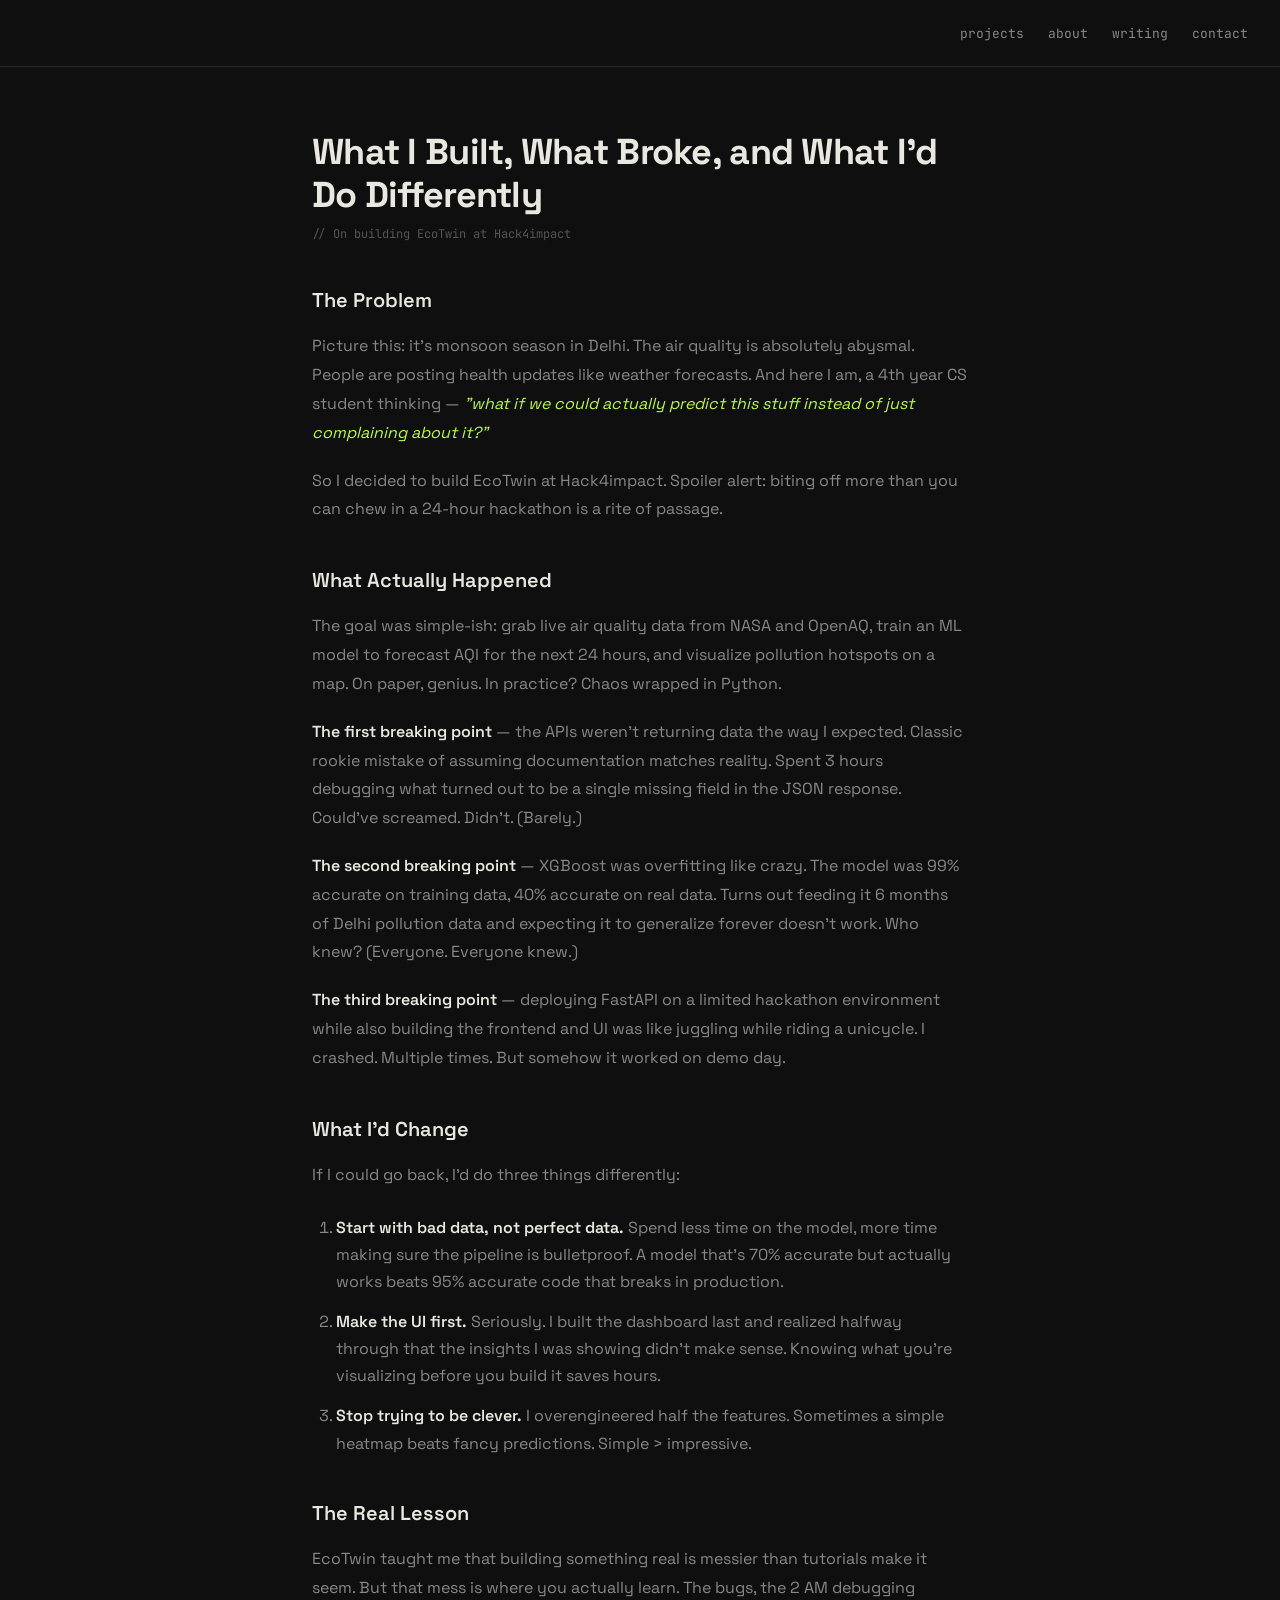
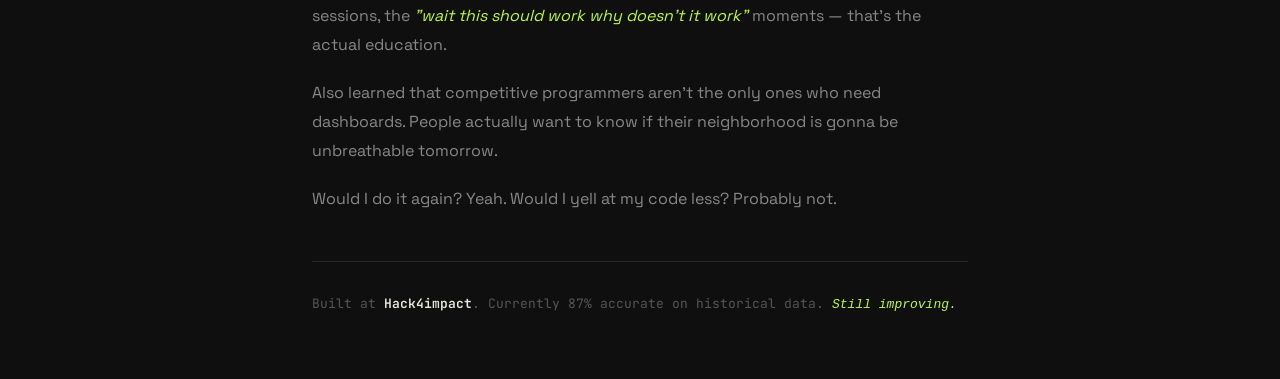
==== commit 96b66bc0: "blog visibility fix" ====
--- a/blog.html
+++ b/blog.html
@@ -10,6 +10,7 @@
     <link href="https://fonts.googleapis.com/css2?family=Space+Grotesk:wght@400;500;700&family=JetBrains+Mono:wght@400;500&display=swap" rel="stylesheet"/>
     <link rel="icon" type="image/svg+xml" href="favicon.svg">
     <link rel="stylesheet" href="style.css">
+    <style>.blog-container { opacity: 1 !important; transform: none !important; }</style>
     <style>
         .blog-container {
           max-width: 720px;
@@ -122,5 +123,6 @@
         </div>
     </article>
 
+    <script src="script.js"></script>
 </body>
 </html>
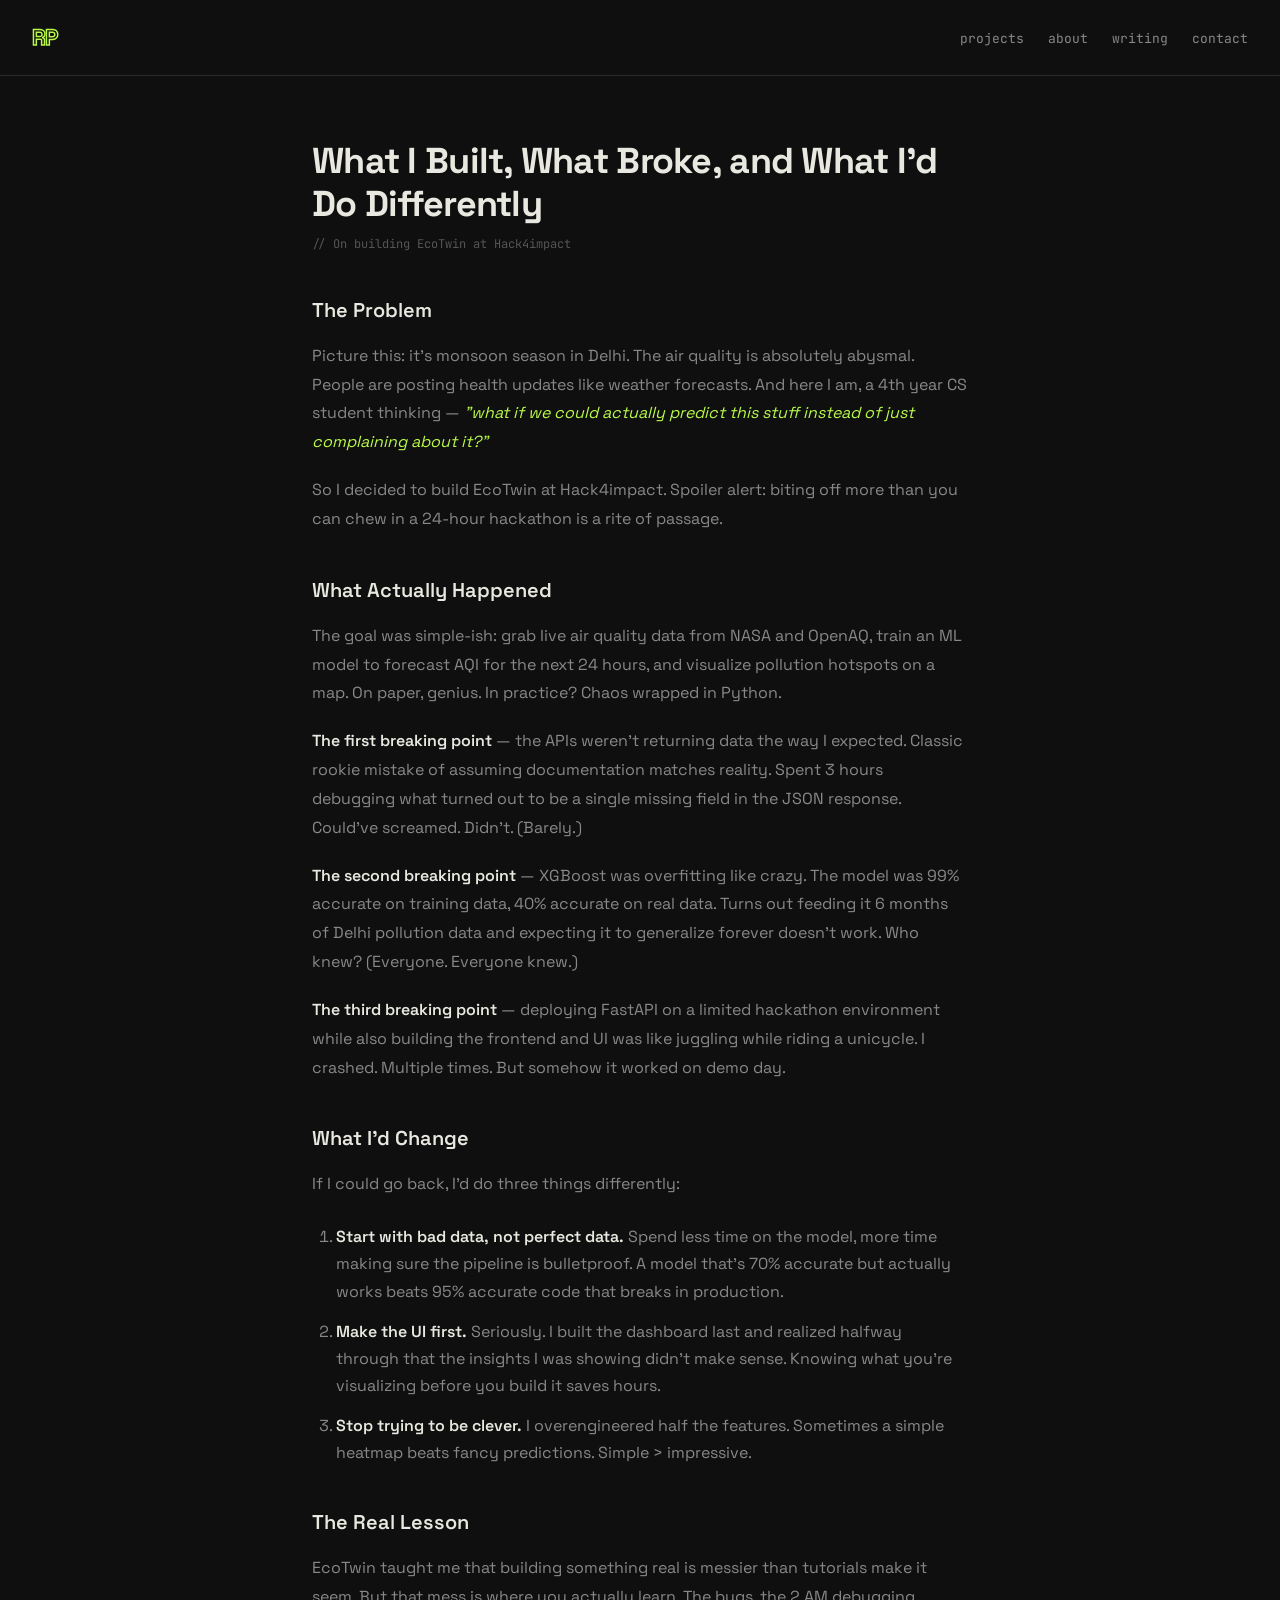
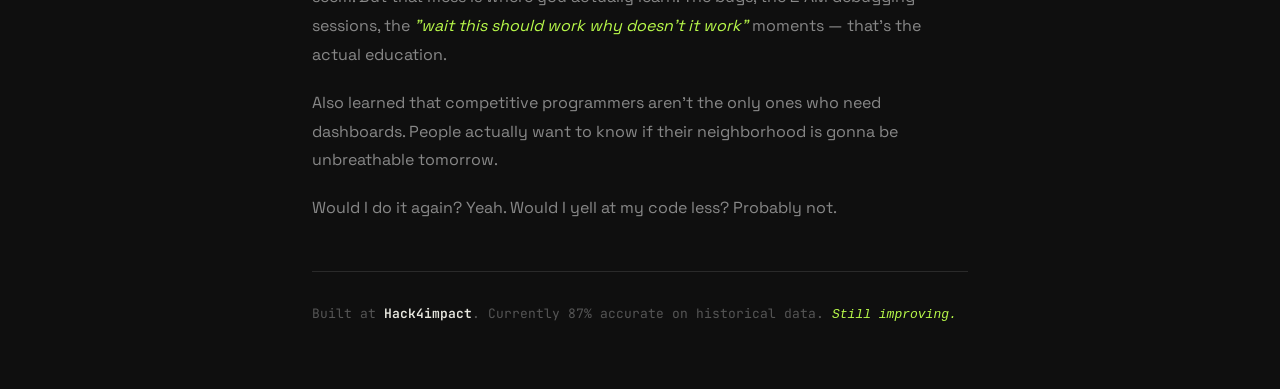
==== commit 92a432d1: "logo issue fix" ====
--- a/blog.html
+++ b/blog.html
@@ -78,11 +78,7 @@
 <body>
 
     <nav>
-        <a href="/" class="nav-logo">
-            <svg class="rp-logo" viewBox="0 0 60 32" xmlns="http://www.w3.org/2000/svg">
-                <text x="2" y="26" font-family="Georgia, serif" font-size="28" font-weight="700" fill="none" stroke="#b8f94a" stroke-width="1.5" letter-spacing="-1" class="rp-text">RP</text>
-            </svg>
-        </a>
+        <a href="/" class="nav-logo">RP</a>
         <ul class="nav-links">
             <li><a href="/#projects">projects</a></li>
             <li><a href="/#about">about</a></li>
--- a/style.css
+++ b/style.css
@@ -781,4 +781,42 @@
   border-color: #3a3a3a;
   transform: translateY(-3px) scale(1.012);
   background: #151515;
+}
+
+/* RP LOGO — hollow outline, fills on hover */
+.nav-logo {
+  display: flex;
+  align-items: center;
+  text-decoration: none;
+}
+
+.rp-logo {
+  width: 48px;
+  height: 28px;
+  overflow: visible;
+}
+
+.rp-text {
+  transition: fill 0.3s ease, stroke 0.3s ease;
+}
+
+.nav-logo:hover .rp-text {
+  fill: #b8f94a;
+  stroke: #b8f94a;
+}
+
+/* RP LOGO — text with hollow stroke effect */
+a.nav-logo {
+  font-family: 'Space Grotesk', sans-serif;
+  font-size: 22px;
+  font-weight: 700;
+  letter-spacing: -0.03em;
+  color: transparent;
+  -webkit-text-stroke: 1.5px var(--green);
+  text-decoration: none;
+  transition: color 0.3s ease;
+}
+
+a.nav-logo:hover {
+  color: var(--green);
 }
